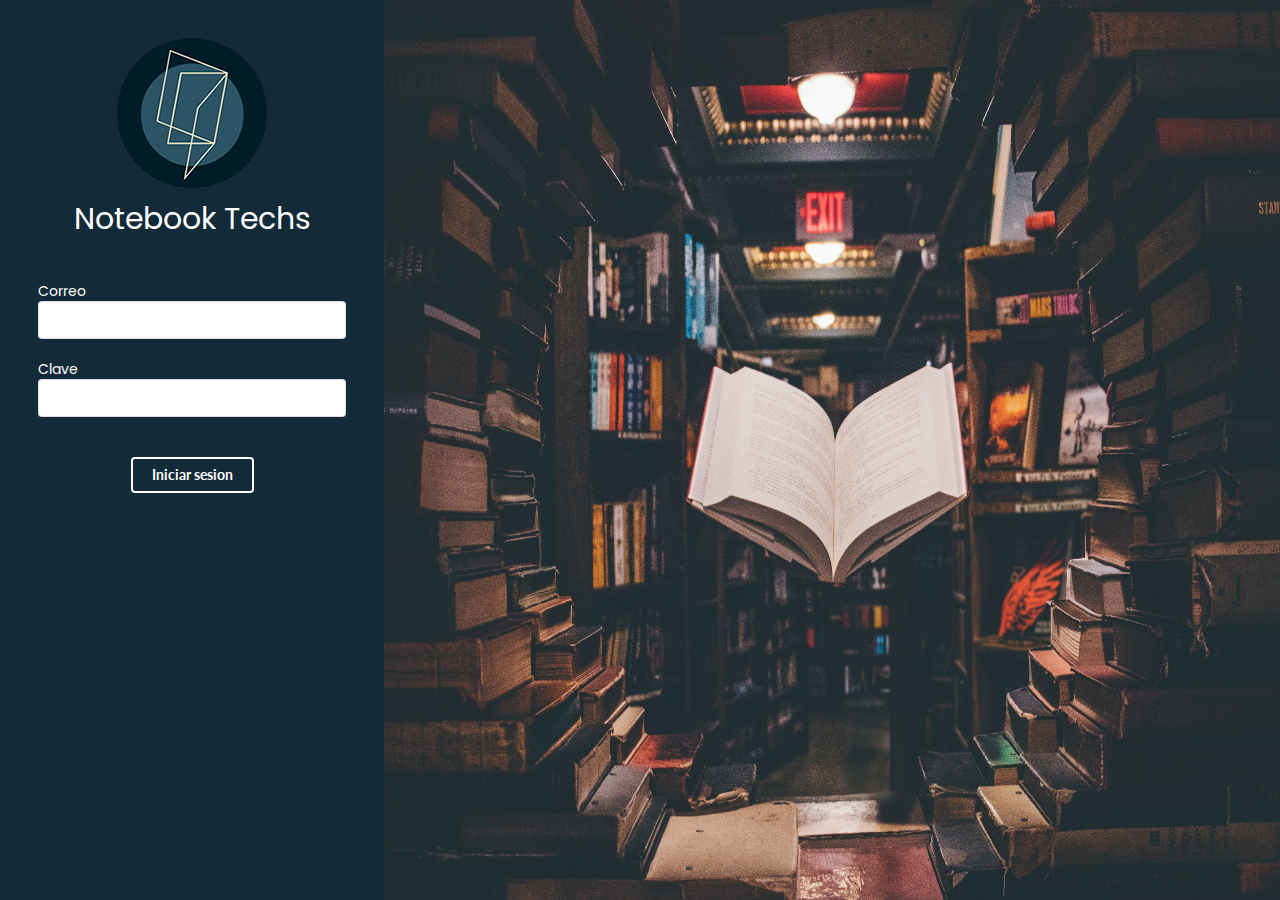
==== index.html @ 3956ce87 "diseño por confirmar o cambiar" ====
<!--
  Santiago Alexis Gutierrez Usuga
  Sergio Guzman Gomez
  Ficha: 2469691
-->
<!DOCTYPE html>
<html lang="en">

<head>
  <meta charset="UTF-8">
  <meta http-equiv="X-UA-Compatible" content="IE=edge">
  <meta name="viewport" content="width=device-width, initial-scale=1.0">
  <link rel="stylesheet" href="css/ihali.css">
  <link rel="stylesheet" href="css/semantic.css">
  <script src="js/jquery-3.1.1.min.js"></script>
  <script src="js/semantic.js"></script>
  <link rel="icon" href="img/logo_1.2.ico">
  <title>Iniciar sesion</title>
</head>

<body>
  <div class="contenedor-sesion">
    <div class="login">
      <img class="ui aligned centered small circular image" src="img/logo_1.2.png">
      <p>Notebook Techs</p>
      <form action="" class="ui form sesion">
        <label for="">Correo</label>
        <input class="hola" type="text">
        <br><br>
        <label for="">Clave</label>
        <input type="text">
        <a href="modules/inicio.html" class="ui inverted button">Iniciar sesion</a>
      </form>
    </div>
    <div class="slider">
      <ul>
        <li>
          <img src="img/fondo1.jpg" alt="">
        </li>
        <li>
          <img src=" img/fondo2.jpg" alt="">
        </li>
        <li>
          <img src="img/fondo1.jpg" alt="">
        </li>
        <li>
          <img src="img/fondo2.jpg" alt="">
        </li>
      </ul>
    </div>
  </div>
</body>

</html>
---- css/ihali.css ----
@import url('https://fonts.googleapis.com/css2?family=Poppins:wght@300;400;500;600;700&display=swap');
*{
  font-family: 'Poppins', sans-serif;
  margin: 0;
  padding: 0;
  box-sizing: border-box;
}
:root{
  /* ===== Colores =====*/
  --body-color: #E4E9F7;
  --sidebar-color: #FFF;
  --primary-color: #132a38;
  --primary-color-light: #F6F5FF;
  --toggle-color: #DDD;
  --text-color: #707070;

  /* ===== Transiciones =====*/
  --tran-02: all 0.2s ease;
  --tran-03: all 0.3s ease; 
  --tran-04: all 0.4s ease;
  --tran-05: all 0.5s ease;
  --tran-06: all 0.6s ease;
  --tran-07: all 0.7s ease;
}

.contenedor-sesion{
  display: flex;
  position: fixed;
  width: 100%;
  height: 100%;
}
/* ======================== lOGIN ========================*/
.login{
  background: #132a38;
  width: 30%;
  padding: 3%;
  color: #ffffff;
}
.login p{
  text-align: center;
  font-size: 30px;
  margin: 10px 0 40px 0;
}
.ui.form.sesion .ui.button{
  margin-top: 40px;
  margin-left: 30%;
}

/* ======================== SLIDER ========================*/
.slider{
  width: 70%;
  height: 100%;
  overflow: hidden;
}
.slider ul{
  display: flex;
  animation: slide 16S infinite alternate linear;
  width: 400%;
}
.slider li{
  width: 100%;
  list-style: none;
}
.slider img{
  width: 100%;
  height: 100vh;
}
@keyframes slide{
  0%{margin-left: 0%;}
  20%{margin-left: 0%;}

  25%{margin-left: -100%;}
  45%{margin-left: -100%;}

  50%{margin-left: -200%;}
  70%{margin-left: -200%;}

  75%{margin-left: -300%;}
  100%{margin-left: -300%;}
}

/* ============================= DASHBOARD ======================= */
.dashboard{
  height: 100vh;
  background: var(--body-color);
  transition: var(--tran-05);
}
body.dark{
  --body-color: #18191A;
  --sidebar-color: #242526;
  --primary-color: #3A3B3C;
  --primary-color-light: #3A3B3C;
  --toggle-color: #FFF;
  --text-color: #CCC;
}
/* ======================== SIDEBAR ============================== */
.sidebar{
  position: fixed;
  top: 0;
  left: 0;
  height: 100%;
  width: 250px;
  padding: 10px 14px;
  background:  var(--sidebar-color);
  transition: var(--tran-07);
  z-index: 100;
}
.sidebar.close{
  width: 88px;
}
/* ======================== RESUABLE CSS ======================== */
.sidebar .text {
  font-size: 14px;
  font-weight: 500;
  color: var(--text-color);
  transition: var(--tran-03);
  white-space: nowrap;
  opacity: 1;
}
.sidebar.close .text{
  overflow: hidden;
}
.sidebar .imagen {
  min-width: 60px;
  display: flex;
  align-items: center;
  justify-content: center;
}

.sidebar li{
  height: 50px;
  margin-top: 2px;
  list-style: none;
  display: flex;
  align-items: center;
}
.sidebar li .iconos{
  display: flex;
  align-items: center;
  justify-content: center;
  min-width: 60px;
  font-size: 20px;
}
.sidebar li .text,
.sidebar li .iconos {
  color: var(--text-color);
  transition: var(--tran-02);
}
.sidebar header{
  position: relative;
}

.sidebar .image-text img{
  width: 40px;
  border-radius: 6px;
}
.sidebar header .image-text{
  display: flex;
  align-items: center;
}
header .image-text .header-text{
  display: flex;
  flex-direction: column;
}
.header-text .name{
  font-weight: 600;
}
.header-text .profession{
  margin-top: -2px;
}
.sidebar header .dash{
  position: absolute;
  top: 50%;
  right: -25px;
  transform: translateY(-50%) rotate(180deg);
  height: 25px;
  width: 25px;
  background: var(--primary-color);
  display: flex;
  align-items: center;
  justify-content: center;
  border-radius: 50%;
  color: var(--sidebar-color);
  font-size: 15px;
  transition: var(--tran-03);
}
.sidebar.close header .dash{
  transform: translateY(-50%);
}
body.dark .sidebar header .dash {
  color: var(--text-color);
}
.sidebar li a{
  height: 100%;
  width: 100%;
  display: flex;
  align-items: center;
  text-decoration: none;
  border-radius: 6px;
  transition: var(--tran-04);
}
.sidebar li a:hover{
  background: var(--primary-color);
}
.sidebar li a:hover .iconos,
.sidebar li a:hover .text{
  color: var(--sidebar-color);
}
.sidebar.close li a:hover .text {
  overflow: visible;
  margin-left: 20%;
  background: var(--primary-color);
  padding: 10px;
  border-radius: 0 6px 6px 0;
}
body.dark .sidebar li a:hover .iconos,
body.dark .sidebar li a:hover .text {
  color: var(--text-color);
}
.sidebar .menu-bar{
  height: calc(100% - 50px);
  display: flex;
  flex-direction: column;
  justify-content: space-between;
}
.menu-bar .mode{
  position: relative;
  border-radius: 6px;
  background: var(--primary-color-light);
}
.menu-bar .mode .moon-sun{
  height: 50px;
  width: 60px;
  display: flex;
  align-items: center;
}
.menu-bar .mode i{
  position: absolute;
  transition: var(--tran-05);
}
.menu-bar .mode i.sun{
  opacity: 0;
}
body.dark .menu-bar .mode i.sun{
  opacity: 1;
}
body.dark .menu-bar .mode i.moon {
  opacity: 0;
}
.menu-bar .mode .toggle-switch{
  position: absolute;
  right: 0;
  display: flex;
  align-items: center;
  justify-content: center;
  height: 100%;
  min-width: 60px;
  cursor: pointer;
  border-radius: 6px;
  background: var(--primary-color-light);
  transition: var(--tran-07);
}
.toggle-switch .switch{
  position: relative;
  height: 22px;
  width: 44px;
  border-radius: 25px;
  background: var(--toggle-color);
}
.switch::before{
  content: '';
  position: absolute;
  height: 15px;
  width: 15px;
  border-radius: 50%;
  top: 50%;
  left: 5px;
  transform: translateY(-50%);
  background: var(--sidebar-color);
  transition: var(--tran-03);
}
body.dark .switch::before{
  left: 24px;

}
.modulos{
  position: relative;
  height: 100vh;
  left: 250px;
  width: calc(100% - 250px);
  background: var(--body-color);
  transition: var(--tran-07);
}
.modulos .text{
  font-size: 30px;
  font-weight: 500;
  color: var(--text-color);
  padding: 18px 40px;
}
.sidebar.close ~ .modulos{
  left: 88px;
  width: calc(100% - 88px);
}

/* ======================== REGISTRAR USUARIO ======================== */
.modulos .text .titulo {
  margin-bottom: 30px;
}
.modulos .text .formulario-registrar {
  width: 95%;
  margin: auto;
  padding: 40px 0 0 0;
}
.modulos .text .ui.form label {
  color: var(--text-color);
}
.modulos .text .ui.form input,
#tipoDocumento, #tipoUsuario,
#jornadaDocente, #grado,
#grupo, #parentesco {
  margin: 0 0 15px 0;
  background: var(--sidebar-color);
  color: var(--text-color);
}
p.texto-input-file {
  text-align: center;
  color: var(--text-color);
}
div.input-file {
  position: relative;
  width: 40%;
  background: var(--sidebar-color);
  height: 36px;
  border-radius: 3px;
  padding: 1.5% 0 0 2%;
  border: 1px solid rgba(0, 0, 0, 0.123);
}
input.btn-file {
  position: absolute;
  top: 0;
  left: 0;
  right: 0;
  bottom: 0;
  width: 100%;
  height: 100%;
  opacity: 0;
}
.preliminar {
  width: 50%;
  height: 40.5vh;
  float: right;
  margin: -6% 30px 0 0;
  border: 2px solid var(--sidebar-color);
}
.preliminar img {
  width: 100%;
  height: 40vh;
  object-fit: cover;
}
.modulos .text .continuar{
  display: flex;
  position: absolute;
  bottom: 1%;
  width: 20%;
  height: 40px;
  align-items: center;
  justify-content: center;
  border-radius: 10px;
  color: var(--text-color);
  background: var(--primary-color-light);
}
.modulos .text .continuar:hover{
  color: var(--primary-color-light);
  background: var(--primary-color);
}
body.dark .modulos .text .continuar:hover{
  color: var(--text-color);
  background: var(--sidebar-color);
}

/* ======================== ROL USUARIOS ======================== */
.rolUsuarios{
  display: flex;
  margin-top: 30px;
  justify-content: center;
}
.rolUsuarios .administrador{
  width: 25%;
  margin-right: 2%;
  padding-right: 20px;
  border-right: 2px solid var(--text-color);
}
.rolUsuarios .docente{
  width: 30%;
  margin-right: 2%;
  padding-right: 20px;
  border-right: 2px solid var(--text-color);
}
.rolUsuarios .estudiante{
  width: 40%;
}
.modulos .text .continuar.extendido{
  width: 30%;
  font-size: 20px;
  bottom: 5%;
}

/* ======================== CORREO ======================== */
.buscar{
  position: relative;
  width: 100%;
  height: 50px;
  display: flex;
  align-items: center;
}
.buscar .buscar-input{
  width: 50%;
}
.buscar .boton-buscar{
  width: 30%;
}
.buscar .buscar-input input{
  outline: none;
  border: none;
  width: 100%;
  background:  var(--sidebar-color);
  color: var(--text-color);
  border-radius: 6px;
  padding: 7px 0 7px 20px;
  font-size: 20px;
}
.buscar .buscar-input i{
  position: absolute;
  top: 27%;
  left: 47%;
  font-size: 20px;
}
.modulos .text .continuar.buscar-btn{
  font-size: 20px;
  width: 10%;
  height: 70%;
  top: 17%;
  margin-left: 20px;
}
.modulos .text .menu-correo{
  display: block;
  position: relative;
  width: 30%;
  height: 40px;
  margin-top: 20px;
}
.modulos .text .menu-correo .opciones-menu{
  width: 100%;
  height: 100%;
  display: flex;
  align-items: center;
}
.modulos .text .menu-correo .opciones-menu a{
  display: block;
  font-size: 20px;
  padding: 9px;
  color: var(--text-color);
}
.modulos .text .menu-correo .opciones-menu a.activo{
  background: var(--sidebar-color);
  border-radius: 10px 10px 0 0;
  margin-bottom: 0;
}
.modulos .text .contenido-correo{
  background: var(--sidebar-color);
  margin-top: -.1%;
  padding: 10px;
  border-radius: 0 10px 10px 10px;
}
.contenido-correo .correos{
  margin-left: 30px;
  margin-bottom: 20px;
  padding: .7% 1% 1.2% 1%;
  border-bottom: 3px solid var(--toggle-color);
  border-radius: 5px 0 0 5px;
}
.contenido-correo .correos:hover{
  background: var(--primary-color);
  color: var(--primary-color-light);
}
body.dark .contenido-correo .correos:hover {
  color: var(--text-color)
}
.contenido-correo .correos .enviador{
  font-size: 17px;
  margin-right: 5%;
}
.contenido-correo .correos .asunto-correo{
  font-size: 20px;
  margin-left: 10px;
}
.contenido-correo .correos .fecha-correo{
  font-size: 15px;
  float: right;
}
.contenido-correo .correos .archivos-correo{
  display: flex;
  position: relative;
  width: 75%;
  margin: 1% 0 0 25%;
}
.archivos-correo .archi-contenido{
  background: var(--toggle-color);
  font-size: 15px;
  width: 10%;
  height: 30px;
  border-radius: 10px;
  text-align: center;
  margin-right: 10px;
  padding: 0.5% 0 0 0;
}
body.dark .archivos-correo .archi-contenido{
  background: var(--primary-color);
}
.correos:hover .archi-contenido{
  color: var(--text-color);
}
body.dark .correos:hover .archi-contenido {
  background: var(--sidebar-color);
}

/* ======================== CALIFICACIONES ======================== */
/* ======================== VISTA DOCENTE ======================== */
.modulos .text .vista-docente table{
  width: 100%;
  font-size: 20px;
  margin-bottom: 40px;
}
.modulos .text .vista-docente th{
  background: var(--sidebar-color);
  border: 1px solid var(--sidebar-color);
  font-size: 15px;
  text-align: center;
}
.modulos .text .vista-docente td {
  background: var(--toggle-color);
  border: 1px solid var(--toggle-color);
  font-size: 15px;
  text-align: center;
}
body.dark .modulos .text .vista-docente td {
  background: var(--primary-color);
  border: 1px solid var(--primary-color-light);
}
.modulos .text .vista-docente .th-estudiante{
  width: 25%;
}
.modulos .text .vista-docente .th-logros{
  width: 10%;
  font-size: 15px;
}
.modulos .text .vista-docente .th-numero{
  width: 2%;
}
.modulos .text .vista-docente .nombre-estudiante-nota{
  text-align: left;
  padding: 7px 0 7px 10px;
}
.modulos .text .vista-docente .numero-nota {
  font-size: 10px;
  font-style: normal;
}
/* ======================== VISTA ESTUDIANTE ======================== */
.modulos .text .vista-docente .notas-estudiante{
  background: var(--text-color);
  position: relative;
  width: 100%;
  height: 140px;
  border-radius: 10px;
  margin-bottom: 20px;
}
.vista-docente .notas-estudiante .materia-notas{
  background: var(--sidebar-color);
  width: 100%;
  height: 50px;
  font-size: 20px;
  display: flex;
  align-items: center;
}
.vista-docente .notas-estudiante .materia-notas span{
  margin-left: 20px;
  margin-right: 70px;
}

/* ======================== MATERIAS ======================== */
.modulos .text .ui.vertical.menu{
  background: var(--sidebar-color);
}
.modulos .text .ui.dropdown.item{
  background: var(--sidebar-color);
  color: var(--text-color);
}
.modulos .text .actividades{
  display: flex;
  align-items: center;
  justify-content: center;
  margin: 0 0 20px 0;
}
.actividades .bloque-actividad{
  display: flex;
  align-items: center;
  justify-content: center;
  width: 50%;
  height: 55vh;
  background: var(--sidebar-color);
  border-radius: 10px;
  margin: 0 15px 0 0;
}
.actividades .bloque-actividad .imagen-actividad{
  position: relative;
  width: 45%;
  height: 40vh;
}
.actividades .bloque-actividad .imagen-actividad img{
  width: 100%;
  height: 40vh;
  object-fit: cover;
  border-radius: 10px 0 0 10px;
}
.bloque-actividad .contenido-actividad{
  position: relative;
  width: 45%;
  height: 40vh;
  padding-left: 15px;
  font-size: 15px;
}
.bloque-actividad.bloque2{
  margin-left: 30px;
}
.bloque-actividad .btn-entregar-actividad{
  background: var(--primary-color-light);
  color: var(--text-color);
  display: block;
  position: relative;
  width: 75%;
  height: 40px;
  text-align: center;
  border-radius: 6px;
  padding-top: 3%;
  margin-top: 8%;
}
.bloque-actividad .btn-entregar-actividad:hover{
  background: var(--primary-color);
  color: var(--primary-color-light);
}
body.dark .bloque-actividad .btn-entregar-actividad:hover{
  background: var(--body-color);
  color: var(--text-color);
}

.btn-actividad-docente{
  display: block;
  position: absolute;
  top: 0;
  right: 30px;
  background: var(--sidebar-color);
  color: var(--text-color);
  width: 20%;
  height: 40px;
  text-align: center;
  padding: .7% 0 0 0;
  margin: 20px 20px 0 0;
  font-size: 20px;
  border-radius: 10px;
}
.btn-actividad-docente:hover{
  background: var(--primary-color);
  color: var(--primary-color-light);
}
body.dark .btn-actividad-docente:hover {
  color: var(--text-color);
}
.ui.modal .header{
  background: var(--sidebar-color);
  color: var(--text-color);
}
.ui.modal{
  background: var(--sidebar-color);
}
.ui.modal .image.content{
  background: var(--sidebar-color);
  color: var(--text-color);
}
.ui.modal .actions {
  background: var(--sidebar-color);
  color: var(--text-color);
}
.ui.modal .ui.form input, 
#descripcionAsignar,
#materiaAsignar,
#grupoAsignar{
  background: var(--primary-color-light);
  color: var(--text-color);
}
.ui.modal .ui.form label{
  color: var(--text-color);
  margin-top: 20px;
}
.ui.modal .actions .ui.right.labeled.icon.button{
  background: var(--body-color);
  color: var(--text-color);
}
.ui.modal .actions .ui.right.labeled.icon.button:hover{
  background: var(--primary-color);
  color: var(--text-color);
}
/* ======================== WEB ======================== */
.modulos .text .contenido-web{
  width: 100%;
  display: flex;
}
.contenido-web .enlaces-web{
  width: 65%;
}
.contenido-web .vista-previa{
  width: 35%;
  margin-left: 4%;
}
.vista-previa .imagen-web{
  position: relative;
  width: 100%;
  height: 55vh;
  margin-top: 20px;
}
.vista-previa .imagen-web img{
  width: 100%;
  height: 55vh;
  object-fit: cover;
  border-radius: 10px 10px 0 0 ;
}
.contenido-web .vista-previa .descripcion-previa{
  padding: 20px;
  background: var(--sidebar-color);
  border-radius: 0 0 10px 10px;
}
.contenido-web .vista-previa .descripcion-previa p{
  font-size: 15px;;
}
.contenido-web .info-enlace{
  background: var(--sidebar-color);
  border-radius: 0 10px 10px 0;
}
.contenido-web .info-enlace p{
  font-size: 12px;
  margin-left: 20px;
  margin-top: -3%;
}
.contenido-web .info-enlace .titulo-enlace {
  font-size: 20px;
  margin-left: 5px;
  margin-top: 10px;
  padding: 5px;
}
.info-enlace:hover{
  background: var(--primary-color);
  color: var(--primary-color-light);
}
body.dark .info-enlace:hover {
  color: var(--toggle-color);
}
.modulos .text .filtros-web{
  display: flex;
  width: 32%;
  margin-top: 30px;
}
.modulos .text .filtros-web,
#tipoArchivo, #institucion,
#grado-web{
  border-radius: none;
  background: var(--sidebar-color);
  color: var(--text-color);
  border: none;
}
.modulos .text .filtros-web, #tipoArchivo{
  border-radius: 10px 0 0 0;
}
.modulos .text .filtros-web,
#grado-web {
  border-radius: 0 10px 0 0;
}

/* ======================== PERFIL ======================== */
.modulos .text .perfil{
  display: flex;
}
.perfil .imagen-perfil{
  width: 30%;
  margin-top: 20px;
  margin-left: 10px;
}
.perfil .info-perfil{
  background:  var(--primary-color-light);
  width: 65%;
  margin-top: 30px;
  padding: 20px;
  border-radius: 6px;
}
/* ======================== INICIO ======================== */
.contenido-correo .botones-crear{
  display: flex;
}
.contenido-correo .botones-crear .boton{
  background: var(--primary-color-light);
  width: 18%;
  height: 200px;
  border-radius: 10px;
  margin: 10px 20px 40px 10px;
}
.contenido-correo .botones-crear .boton a{
  display: flex;
  width: 100%;
  height: 100%;
  align-items: center;
  text-align: center;
  color: var(--text-color);
}
.contenido-correo .botones-crear .boton a:hover{
  background: var(--primary-color);
  border-radius: 10px;
}
body.dark .contenido-correo .botones-crear .boton a:hover{
  background: var(--body-color);
  border-radius: 10px;
}
.contenido-correo .ui.link.cards.aligned.centered .card{
  font-size: 20px;
  margin-right: 50px;
  margin-top: 50px;
  background: var(--primary-color-light);
}
.ui.link.cards.aligned.centered .card .header{
  font-size: 20px;
  color: var(--text-color);
}
.ui.link.cards.aligned.centered .card .description{
  font-size: 15px;
  color: var(--text-color);
}
.ui.link.cards.aligned.centered .card .extra.content{
  font-size: 13px;
  color: var(--text-color);
}
/* ======================== DIAGRAMA ======================== */
.modulos iframe{
  width: 100%;
  height: 100%;
}
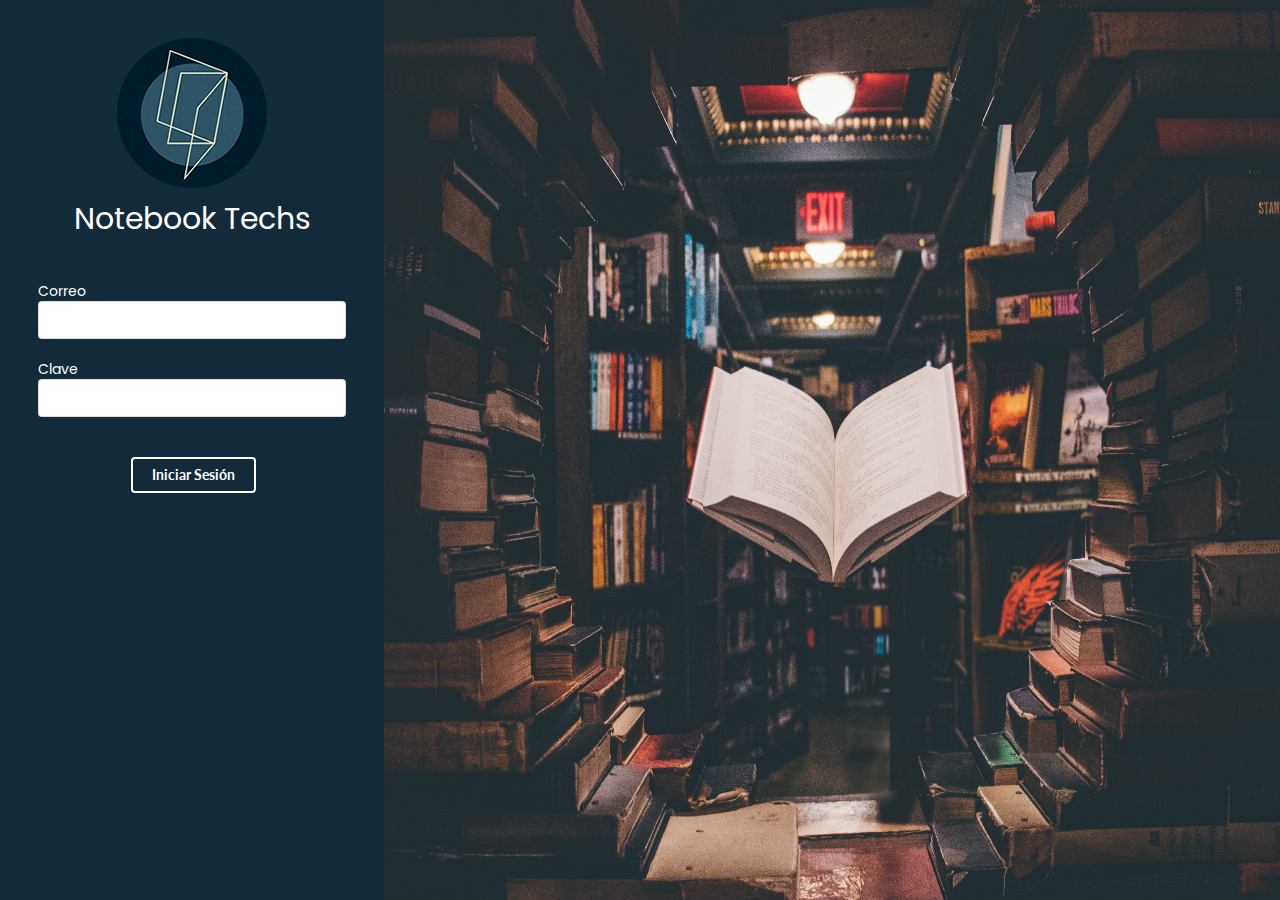
==== commit af05449a: "Agregado inicio de sesion funcional" ====
--- a/index.html
+++ b/index.html
@@ -1,8 +1,3 @@
-<!--
-  Santiago Alexis Gutierrez Usuga
-  Sergio Guzman Gomez
-  Ficha: 2469691
--->
 <!DOCTYPE html>
 <html lang="en">
 
@@ -23,13 +18,13 @@
     <div class="login">
       <img class="ui aligned centered small circular image" src="img/logo_1.2.png">
       <p>Notebook Techs</p>
-      <form action="" class="ui form sesion">
+      <form action="php/iniciarSesion.php" class="ui form sesion" method="POST">
         <label for="">Correo</label>
-        <input class="hola" type="text">
+        <input class="hola" type="text" name="correo">
         <br><br>
         <label for="">Clave</label>
-        <input type="text">
-        <a href="modules/inicio.html" class="ui inverted button">Iniciar sesion</a>
+        <input type="text" class="hola" name="clave">
+        <input type="submit" name="btn_enviar" class="ui inverted button" value="Iniciar Sesión">
       </form>
     </div>
     <div class="slider">
